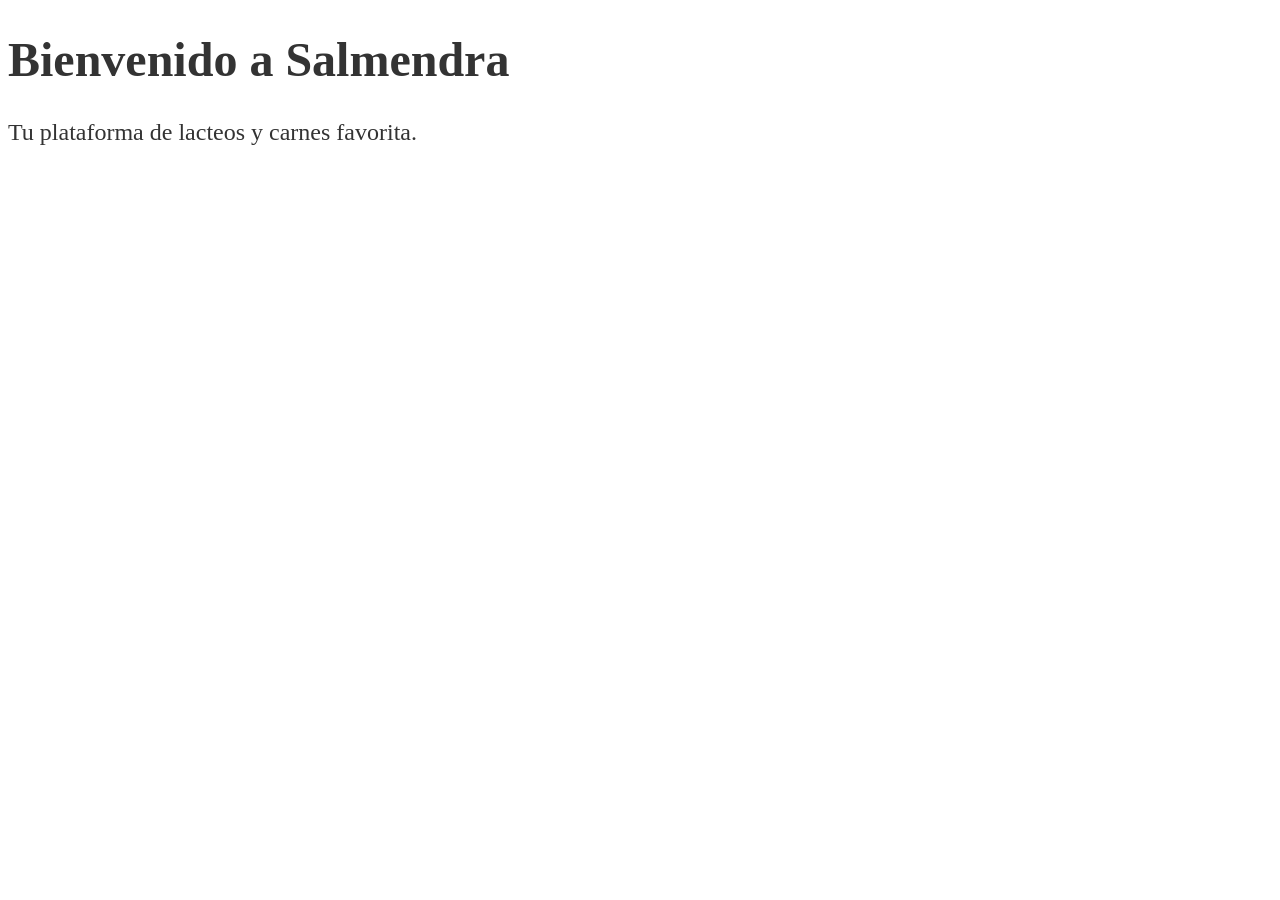
==== index.html @ 42456f33 "se hace la estructura para la app wed" ====
<!DOCTYPE html>
<html lang="es">
<head>
    <meta charset="UTF-8">
    <meta name="viewport" content="width=device-width, initial-scale=1.0">
    <title>Salmendra</title>
    <link rel="stylesheet" href="css/style.css">
</head>
<body>
    <main>
        <div class="bienvenida">
        <h1>Bienvenido a Salmendra</h1>
        <p>Tu plataforma de lacteos y carnes favorita.</p>
        </div>
    </main>

    <script src="js/main.js"></script>
</body>
</html>
---- css/style.css ----
.bienvenida{
    font-size: 24px;
    color: #333;
}
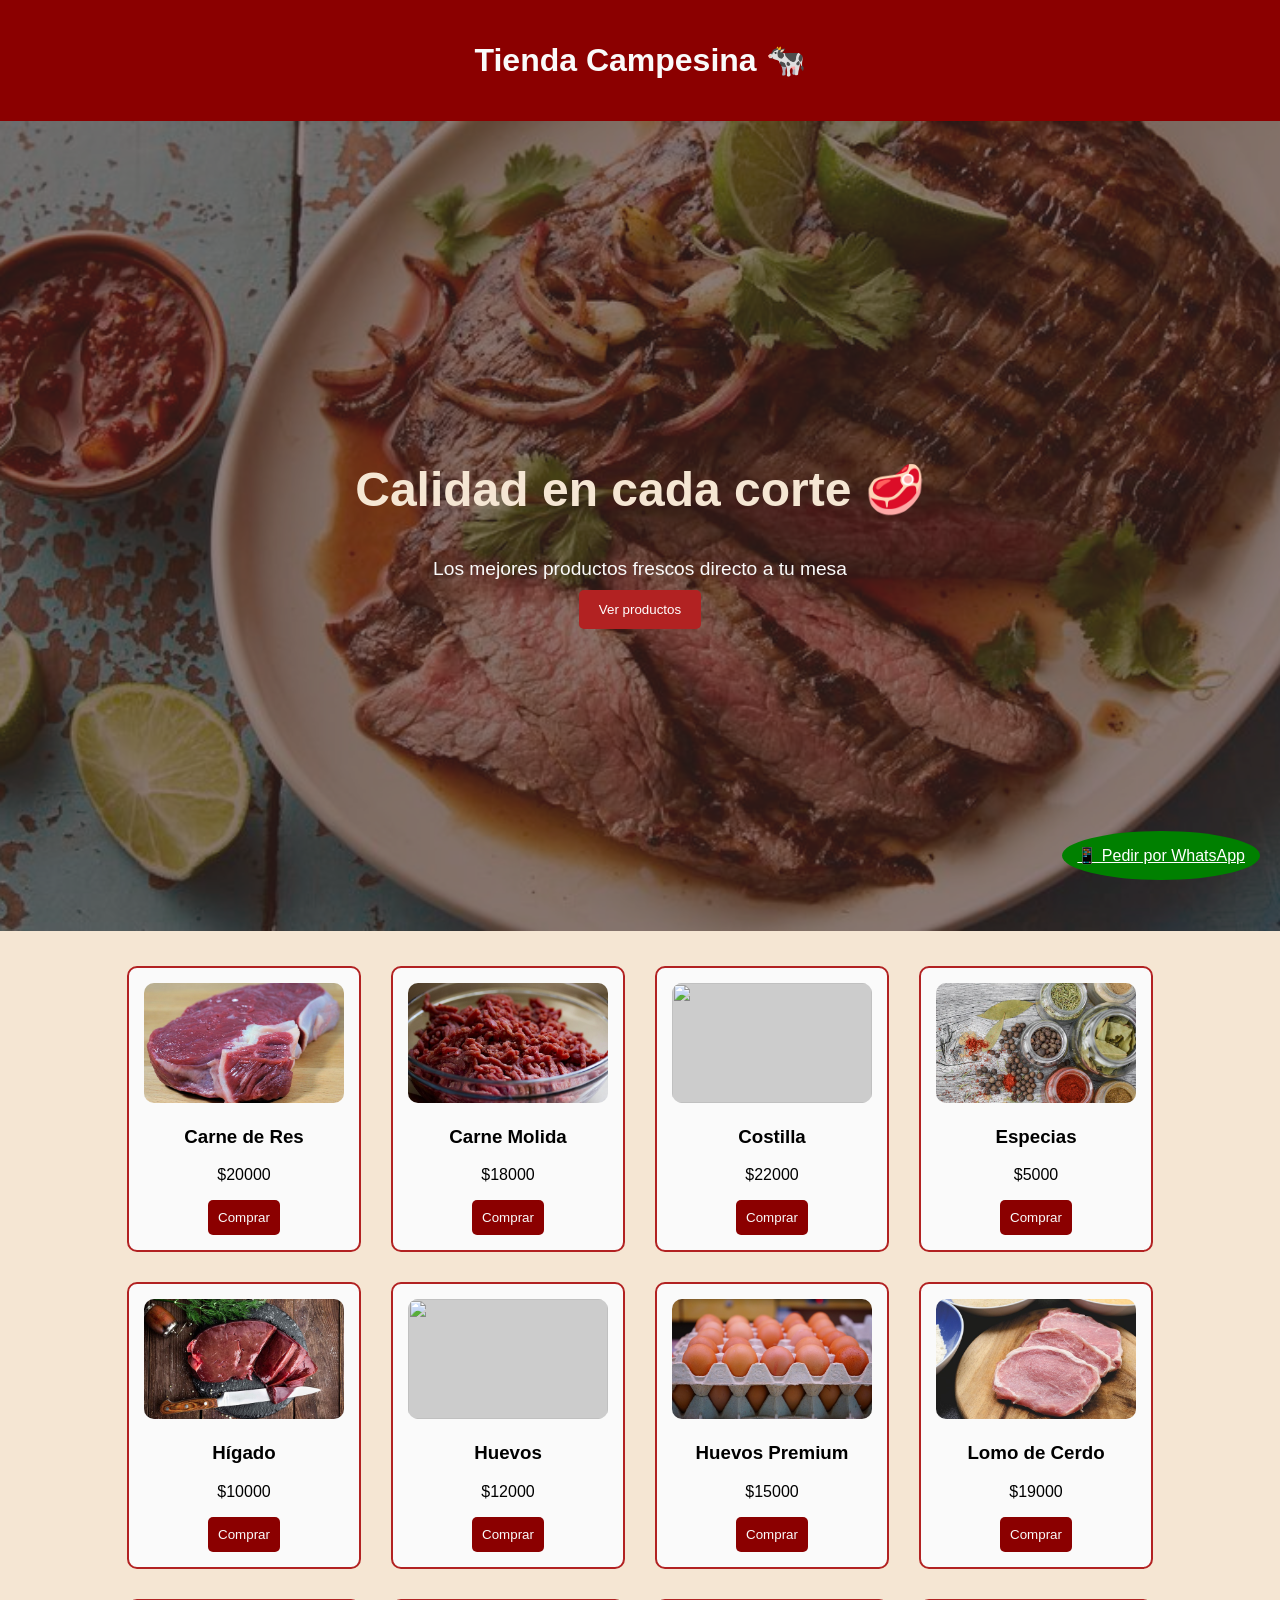
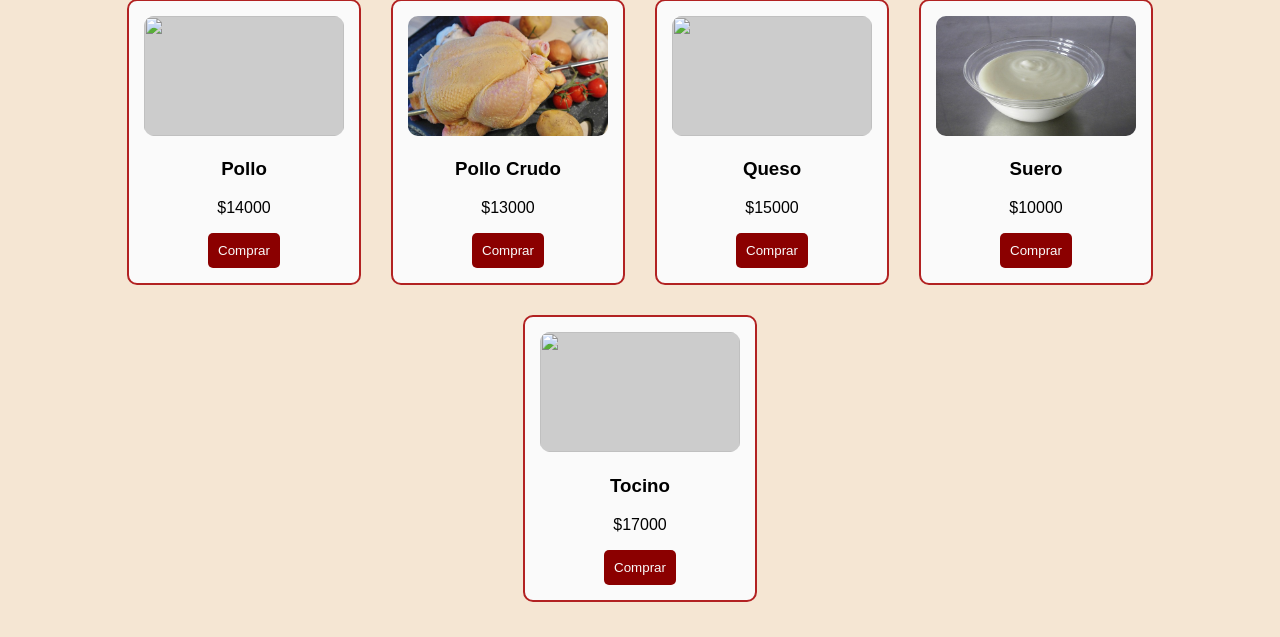
==== commit 3d06848f: "actualizacion y comienzo del proyecto" ====
--- a/index.html
+++ b/index.html
@@ -2,18 +2,31 @@
 <html lang="es">
 <head>
     <meta charset="UTF-8">
-    <meta name="viewport" content="width=device-width, initial-scale=1.0">
-    <title>Salmendra</title>
+    <title>Tienda de Productos</title>
+
     <link rel="stylesheet" href="css/style.css">
 </head>
 <body>
-    <main>
-        <div class="bienvenida">
-        <h1>Bienvenido a Salmendra</h1>
-        <p>Tu plataforma de lacteos y carnes favorita.</p>
-        </div>
-    </main>
+    <!-- Fondo animado -->
+    <canvas id="fondo"></canvas>
 
+    <!-- Header -->
+    <header>
+        <h1>Tienda Campesina 🐄</h1>
+    </header>
+<section class="hero">
+    <div class="hero-content">
+        <h1>Calidad en cada corte 🥩</h1>
+        <p>Los mejores productos frescos directo a tu mesa</p>
+        <button onclick="irAProductos()">Ver productos</button>
+    </div>
+</section>
+    <!-- Productos -->
+
+        <section class="productos" id="contenedorProductos"></section>
+
+
+    <a href="https://wa.me/573000000000" class="whatsapp">📱 Pedir por WhatsApp</a>
     <script src="js/main.js"></script>
 </body>
 </html>
--- a/css/style.css
+++ b/css/style.css
@@ -1,4 +1,171 @@
-.bienvenida{
-    font-size: 24px;
-    color: #333;
+body {
+    margin: 0;
+    font-family: Arial;
+    background-color: #F5E6D3;
+    overflow-x: hidden;
+}
+
+/* Canvas fondo */
+#fondo {
+    position: fixed;
+    top: 0;
+    left: 0;
+    z-index: -1;
+}
+
+/* Header */
+header {
+    background-color: #8B0000;
+    color: #FAFAFA;
+    text-align: center;
+    padding: 20px;
+}
+
+/* Productos */
+.productos {
+    display: flex;
+    justify-content: center;
+    flex-wrap: wrap;
+    padding: 20px;
+}
+
+/* Tarjetas */
+.card {
+    background: #FAFAFA;
+    border: 2px solid #B22222;
+    border-radius: 10px;
+    width: 200px;
+    margin: 15px;
+    padding: 15px;
+    text-align: center;
+    transition: transform 0.3s;
+}
+
+.card:hover {
+    transform: scale(1.05);
+}
+
+/* Imagen */
+.card img {
+    width: 100%;
+    height: 120px;
+    object-fit: cover;
+    background-color: #ccc; /* placeholder */
+}
+
+/* Botón */
+button {
+    background-color: #B22222;
+    color: white;
+    border: none;
+    padding: 10px;
+    cursor: pointer;
+}
+
+button:hover {
+    background-color: #8B0000;
+}
+.card img {
+    border-radius: 10px;
+    transition: 0.3s;
+}
+
+.card img:hover {
+    transform: scale(1.1);
+}
+.hero {
+  background: url('../img/banner.jpg') center/cover no-repeat;
+  height: 300px;
+  display: flex;
+  flex-direction: column;
+  justify-content: center;
+  align-items: center;
+  color: #FAFAFA;
+  text-align: center;
+}
+
+.hero h1 {
+  font-size: 2.5rem;
+  color: #8B0000;
+}
+#productos div {
+  background: #FAFAFA;
+  border-radius: 10px;
+  padding: 15px;
+  margin: 10px;
+  text-align: center;
+  transition: transform 0.3s;
+}
+
+#productos div:hover {
+  transform: scale(1.05);
+}
+button {
+  background: #8B0000;
+  color: #FAFAFA;
+  border: none;
+  padding: 10px;
+  cursor: pointer;
+  border-radius: 5px;
+}
+
+button:hover {
+  background: #B22222;
+}
+.whatsapp {
+  position: fixed;
+  bottom: 20px;
+  right: 20px;
+  background: green;
+  color: white;
+  padding: 15px;
+  border-radius: 50%;
+}
+.hero {
+    height: 90vh;
+    background: url('../img/banner.jpg') center/cover no-repeat;
+    display: flex;
+    align-items: center;
+    justify-content: center;
+    text-align: center;
+    color: #FAFAFA;
+    position: relative;
+}
+
+/* Oscurecer imagen para que el texto se vea */
+.hero::before {
+    content: "";
+    position: absolute;
+    width: 100%;
+    height: 100%;
+    background: rgba(62, 39, 35, 0.6);
+}
+
+/* Contenido encima */
+.hero-content {
+    position: relative;
+    z-index: 1;
+}
+
+.hero h1 {
+    font-size: 3rem;
+    color: #F5E6D3;
+}
+
+.hero p {
+    margin: 10px 0;
+    font-size: 1.2rem;
+}
+
+.hero button {
+    background-color: #B22222;
+    color: white;
+    border: none;
+    padding: 12px 20px;
+    cursor: pointer;
+    border-radius: 5px;
+}
+
+.hero button:hover {
+    background-color: #8B0000;
 }
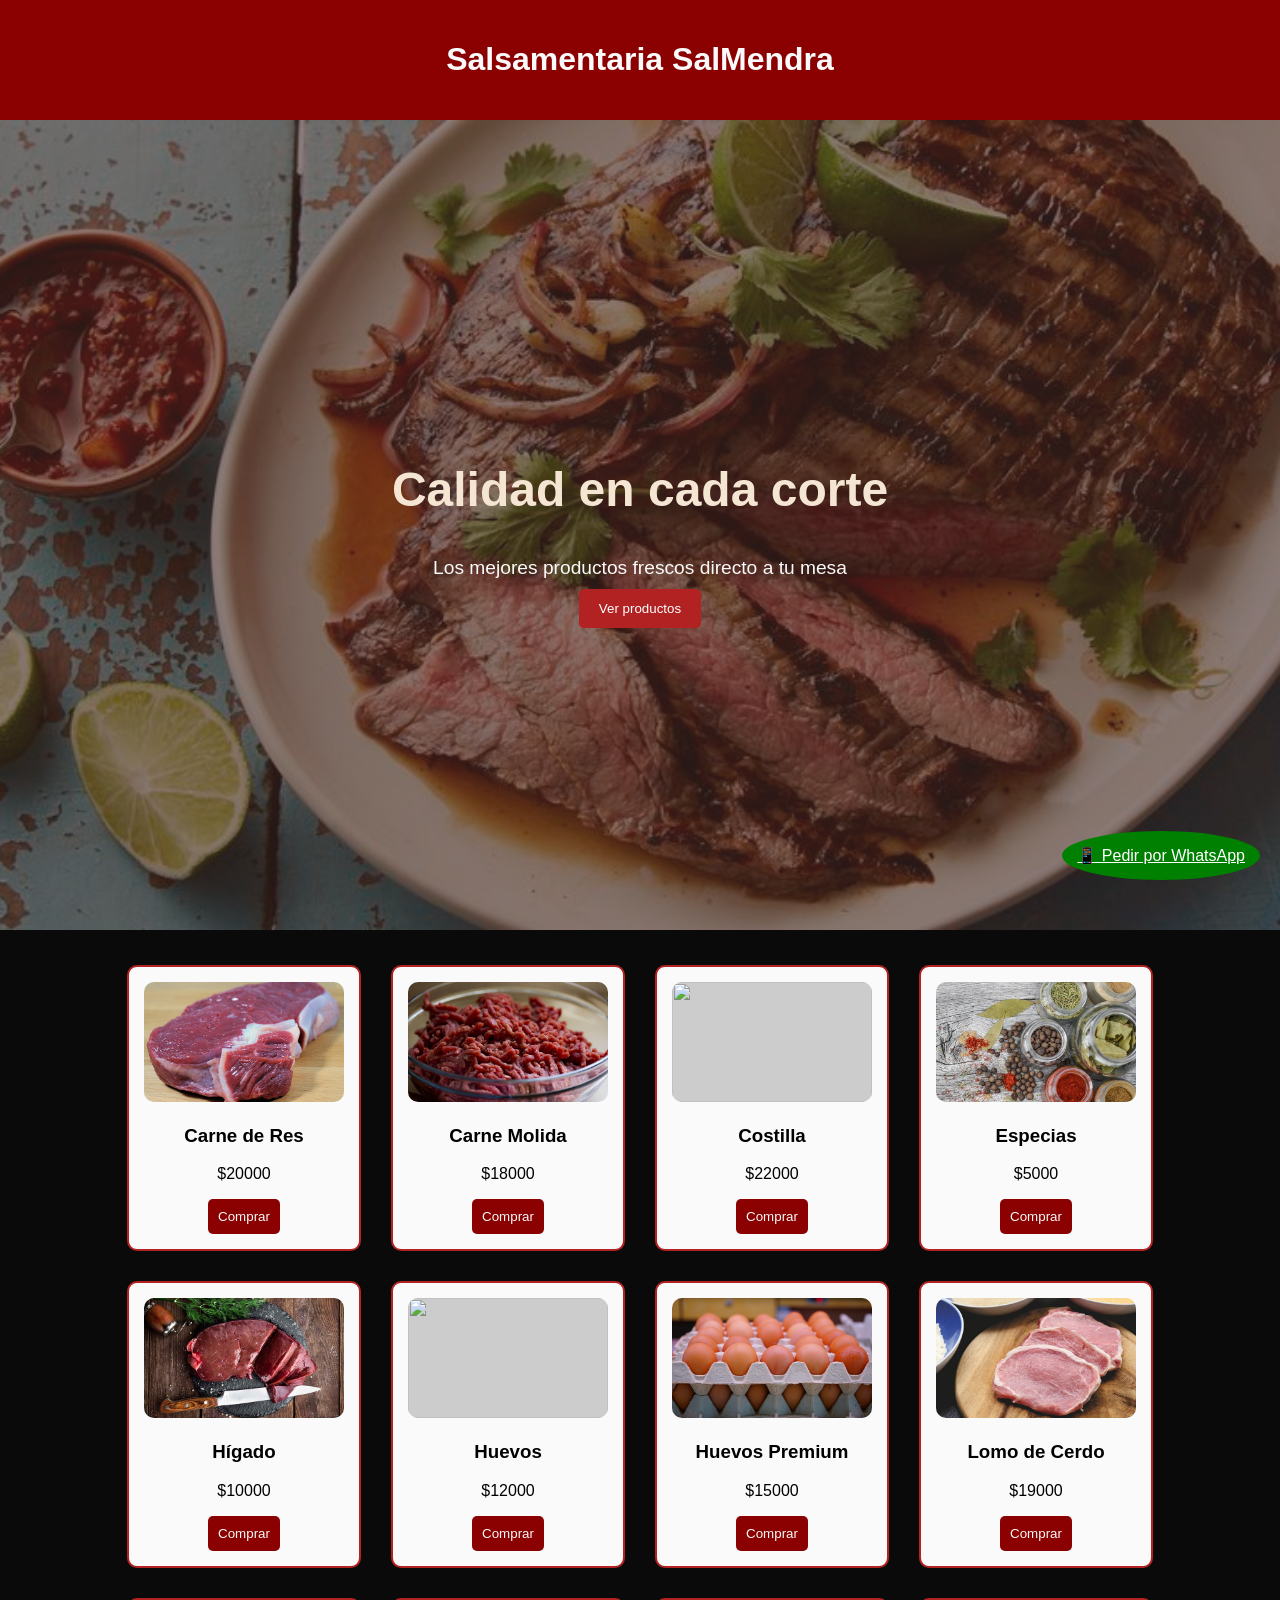
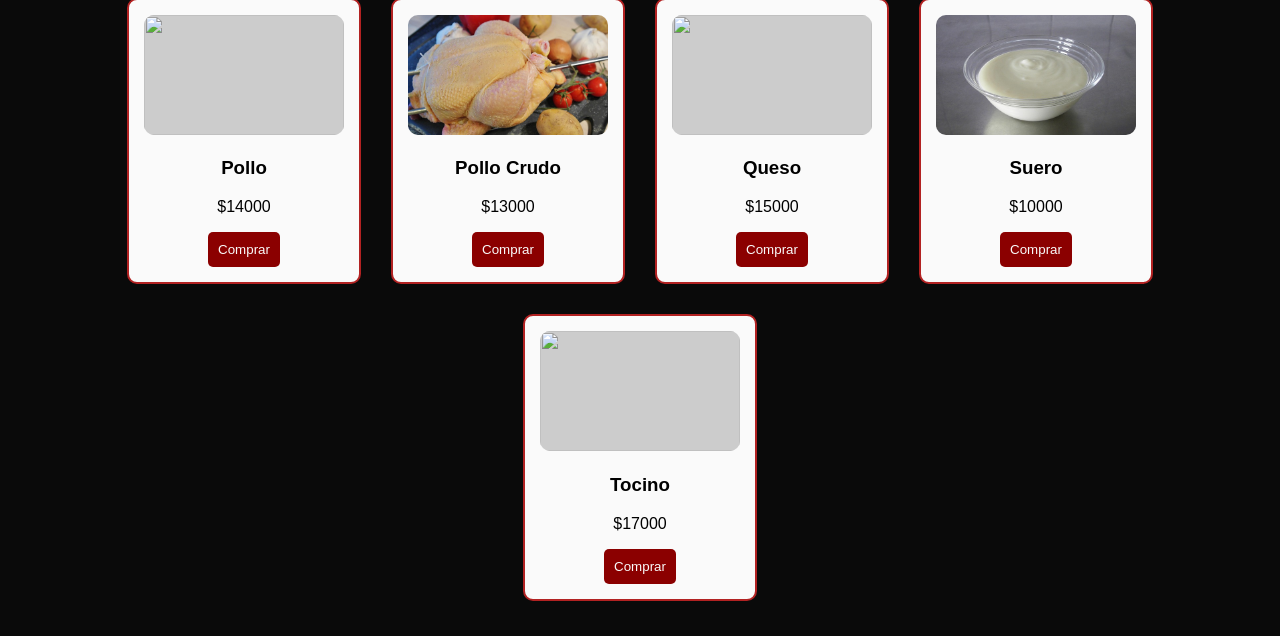
==== commit 4ac64f95: "actualizacion del colors" ====
--- a/index.html
+++ b/index.html
@@ -12,11 +12,11 @@
 
     <!-- Header -->
     <header>
-        <h1>Tienda Campesina 🐄</h1>
+        <h1>Salsamentaria SalMendra</h1>
     </header>
 <section class="hero">
     <div class="hero-content">
-        <h1>Calidad en cada corte 🥩</h1>
+        <h1>Calidad en cada corte</h1>
         <p>Los mejores productos frescos directo a tu mesa</p>
         <button onclick="irAProductos()">Ver productos</button>
     </div>
--- a/css/style.css
+++ b/css/style.css
@@ -1,7 +1,7 @@
 body {
     margin: 0;
     font-family: Arial;
-    background-color: #F5E6D3;
+    background-color: #0a0a0a;
     overflow-x: hidden;
 }
 
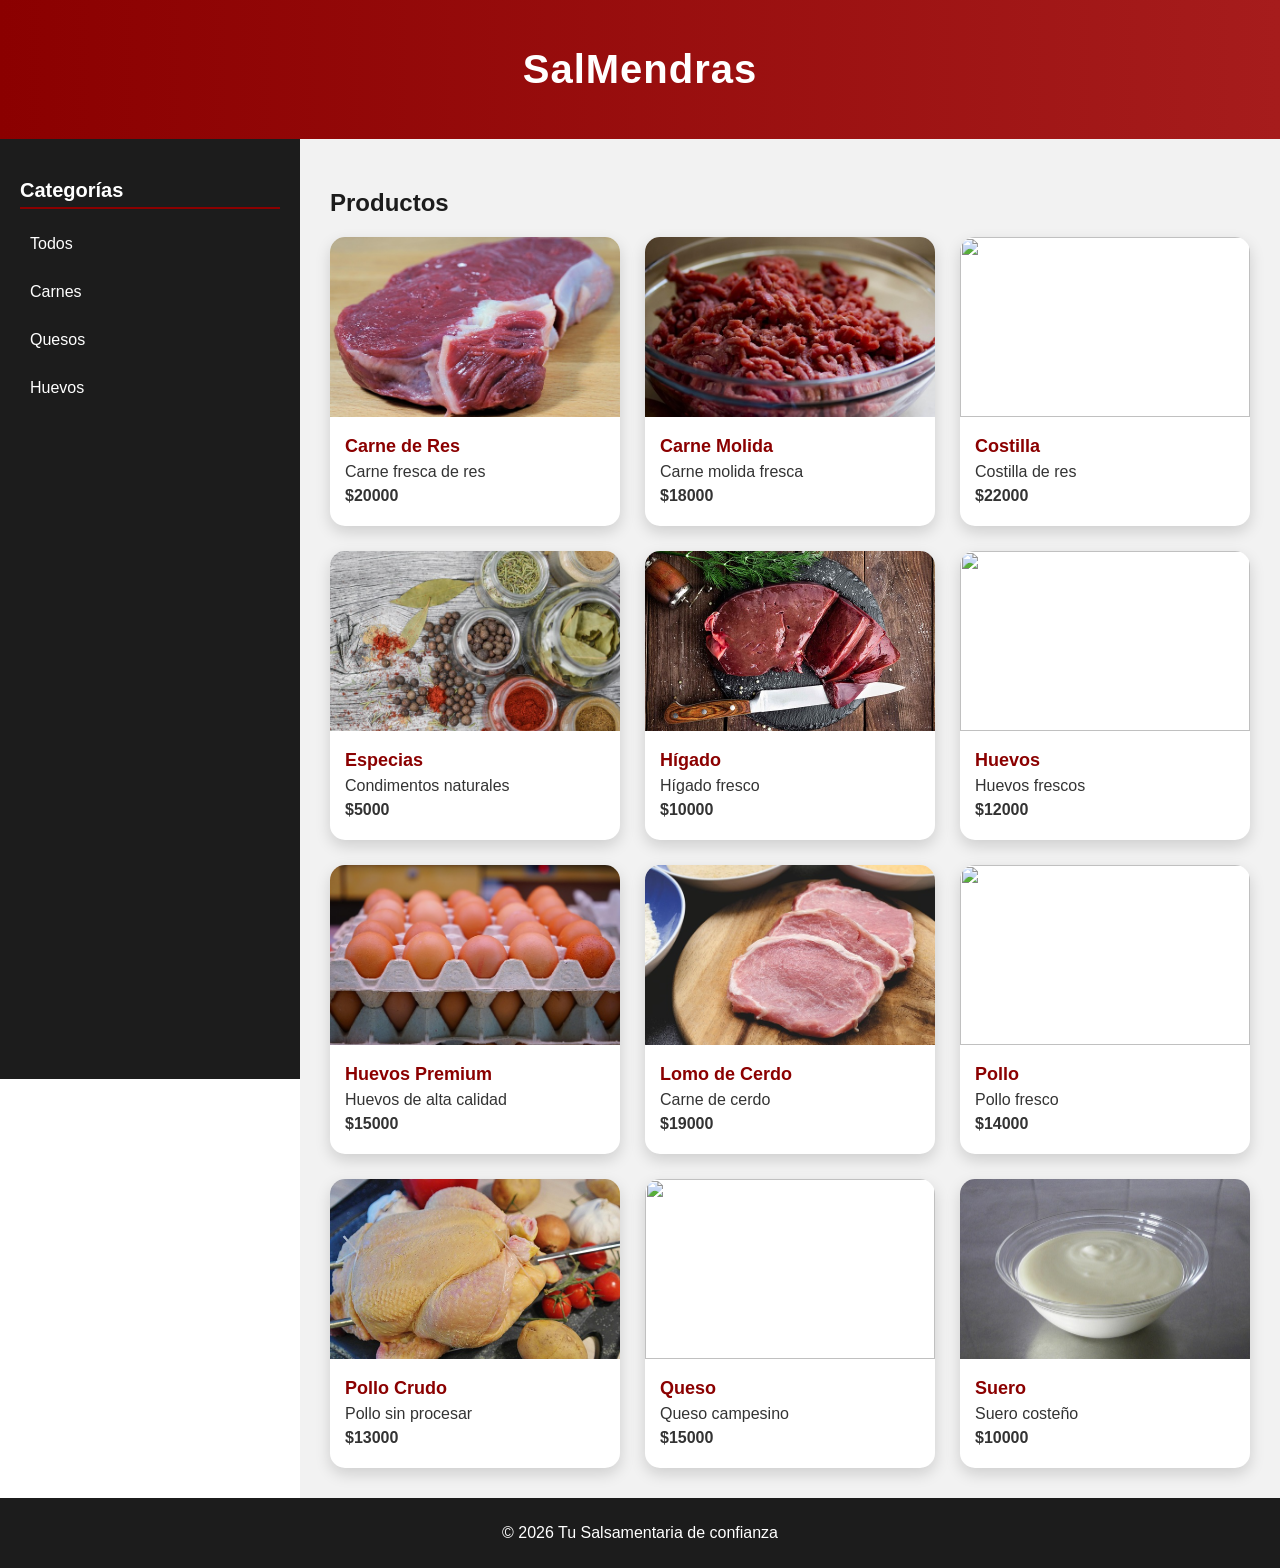
==== commit 5708003f: "implementacion de nuevo diseño" ====
--- a/index.html
+++ b/index.html
@@ -1,32 +1,37 @@
 <!DOCTYPE html>
 <html lang="es">
 <head>
-    <meta charset="UTF-8">
-    <title>Tienda de Productos</title>
+  <link rel="stylesheet" href="css/style.css">
 
-    <link rel="stylesheet" href="css/style.css">
+  <!-- 🔥 ESTO FALTABA -->
+  <link rel="stylesheet" href="components/Header/header.css">
+  <link rel="stylesheet" href="components/Footer/footer.css">
+  <link rel="stylesheet" href="components/Sidebar/sidebar.css">
 </head>
 <body>
-    <!-- Fondo animado -->
-    <canvas id="fondo"></canvas>
 
-    <!-- Header -->
-    <header>
-        <h1>Salsamentaria SalMendra</h1>
-    </header>
-<section class="hero">
-    <div class="hero-content">
-        <h1>Calidad en cada corte</h1>
-        <p>Los mejores productos frescos directo a tu mesa</p>
-        <button onclick="irAProductos()">Ver productos</button>
-    </div>
-</section>
-    <!-- Productos -->
+<div id="header"></div>
 
-        <section class="productos" id="contenedorProductos"></section>
+<div class="main-container">
+  <div id="sidebar"></div>
 
+  <div class="content">
+    <h2>Productos</h2>
 
-    <a href="https://wa.me/573000000000" class="whatsapp">📱 Pedir por WhatsApp</a>
-    <script src="js/main.js"></script>
+    <template id="productTemplate">
+      <div class="product">
+        <h3 class="name"></h3>
+        <p class="price"></p>
+        <p class="desc"></p>
+      </div>
+    </template>
+
+    <div id="products"></div>
+  </div>
+</div>
+
+<div id="footer"></div>
+
+<script src="js/main.js"></script>
 </body>
 </html>
--- a/css/style.css
+++ b/css/style.css
@@ -1,171 +1,49 @@
-body {
-    margin: 0;
-    font-family: Arial;
-    background-color: #0a0a0a;
-    overflow-x: hidden;
+:root {
+  --color-primary: #8B0000;
+  --color-primary-light: #A61C1C;
+  --color-dark: #1C1C1C;
+  --color-dark-light: #333333;
+  --color-white: #FFFFFF;
+  --color-light: #F2F2F2;
+  --color-light-alt: #E5E5E5;
 }
 
-/* Canvas fondo */
-#fondo {
-    position: fixed;
-    top: 0;
-    left: 0;
-    z-index: -1;
+body {
+  margin: 0;
+  font-family: Arial, sans-serif;
+  background-color: var(--color-white);
+  color: var(--color-dark);
 }
 
-/* Header */
-header {
-    background-color: #8B0000;
-    color: #FAFAFA;
-    text-align: center;
-    padding: 20px;
+.main-container {
+  display: flex;
 }
 
-/* Productos */
-.productos {
-    display: flex;
-    justify-content: center;
-    flex-wrap: wrap;
-    padding: 20px;
+.content {
+  flex: 1;
+  padding: 20px;
+  background-color: var(--color-light);
 }
 
-/* Tarjetas */
-.card {
-    background: #FAFAFA;
-    border: 2px solid #B22222;
-    border-radius: 10px;
-    width: 200px;
-    margin: 15px;
-    padding: 15px;
-    text-align: center;
-    transition: transform 0.3s;
+.product {
+  border: 1px solid var(--color-light-alt);
+  background: var(--color-white);
+  padding: 15px;
+  margin: 10px;
+  border-radius: 8px;
+}
+#products {
+  display: grid;
+  grid-template-columns: repeat(auto-fill, minmax(270px, 1fr));
+  gap: 25px;
 }
 
-.card:hover {
-    transform: scale(1.05);
+h2 {
+  margin-bottom: 20px;
 }
-
-/* Imagen */
-.card img {
-    width: 100%;
-    height: 120px;
-    object-fit: cover;
-    background-color: #ccc; /* placeholder */
+a {
+  transition: 0.2s;
 }
-
-/* Botón */
-button {
-    background-color: #B22222;
-    color: white;
-    border: none;
-    padding: 10px;
-    cursor: pointer;
-}
-
-button:hover {
-    background-color: #8B0000;
-}
-.card img {
-    border-radius: 10px;
-    transition: 0.3s;
-}
-
-.card img:hover {
-    transform: scale(1.1);
-}
-.hero {
-  background: url('../img/banner.jpg') center/cover no-repeat;
-  height: 300px;
-  display: flex;
-  flex-direction: column;
-  justify-content: center;
-  align-items: center;
-  color: #FAFAFA;
-  text-align: center;
-}
-
-.hero h1 {
-  font-size: 2.5rem;
-  color: #8B0000;
-}
-#productos div {
-  background: #FAFAFA;
-  border-radius: 10px;
-  padding: 15px;
-  margin: 10px;
-  text-align: center;
-  transition: transform 0.3s;
-}
-
-#productos div:hover {
-  transform: scale(1.05);
-}
-button {
-  background: #8B0000;
-  color: #FAFAFA;
-  border: none;
-  padding: 10px;
-  cursor: pointer;
-  border-radius: 5px;
-}
-
-button:hover {
-  background: #B22222;
-}
-.whatsapp {
-  position: fixed;
-  bottom: 20px;
-  right: 20px;
-  background: green;
-  color: white;
-  padding: 15px;
-  border-radius: 50%;
-}
-.hero {
-    height: 90vh;
-    background: url('../img/banner.jpg') center/cover no-repeat;
-    display: flex;
-    align-items: center;
-    justify-content: center;
-    text-align: center;
-    color: #FAFAFA;
-    position: relative;
-}
-
-/* Oscurecer imagen para que el texto se vea */
-.hero::before {
-    content: "";
-    position: absolute;
-    width: 100%;
-    height: 100%;
-    background: rgba(62, 39, 35, 0.6);
-}
-
-/* Contenido encima */
-.hero-content {
-    position: relative;
-    z-index: 1;
-}
-
-.hero h1 {
-    font-size: 3rem;
-    color: #F5E6D3;
-}
-
-.hero p {
-    margin: 10px 0;
-    font-size: 1.2rem;
-}
-
-.hero button {
-    background-color: #B22222;
-    color: white;
-    border: none;
-    padding: 12px 20px;
-    cursor: pointer;
-    border-radius: 5px;
-}
-
-.hero button:hover {
-    background-color: #8B0000;
+.content {
+  padding: 30px;
 }
--- a/components/Header/header.css
+++ b/components/Header/header.css
@@ -0,0 +1,18 @@
+:root {
+  --color-primary: #8B0000;
+  --color-primary-light: #A61C1C;
+  --color-dark: #1C1C1C;
+  --color-dark-light: #333333;
+  --color-white: #FFFFFF;
+  --color-light: #F2F2F2;
+  --color-light-alt: #E5E5E5;
+}
+
+.header {
+  background: linear-gradient(90deg, #8B0000, #A61C1C);
+  color: white;
+  padding: 20px;
+  text-align: center;
+  font-size: 20px;
+  letter-spacing: 1px;
+}
--- a/components/Footer/footer.css
+++ b/components/Footer/footer.css
@@ -0,0 +1,16 @@
+:root {
+  --color-primary: #8B0000;
+  --color-primary-light: #A61C1C;
+  --color-dark: #1C1C1C;
+  --color-dark-light: #333333;
+  --color-white: #FFFFFF;
+  --color-light: #F2F2F2;
+  --color-light-alt: #E5E5E5;
+}
+
+.footer {
+  background-color: var(--color-dark);
+  color: var(--color-white);
+  text-align: center;
+  padding: 10px;
+}
--- a/components/Sidebar/sidebar.css
+++ b/components/Sidebar/sidebar.css
@@ -0,0 +1,47 @@
+:root {
+  --color-primary: #8B0000;
+  --color-primary-light: #A61C1C;
+  --color-dark: #1C1C1C;
+  --color-dark-light: #333333;
+  --color-white: #FFFFFF;
+  --color-light: #F2F2F2;
+  --color-light-alt: #E5E5E5;
+}
+
+.sidebar {
+  width: 260px;
+  min-height: 100vh;
+  background: var(--color-dark);
+  color: var(--color-white);
+  padding: 20px;
+}
+
+.sidebar h3 {
+  margin-bottom: 15px;
+  font-size: 20px;
+  border-bottom: 2px solid var(--color-primary);
+  padding-bottom: 5px;
+}
+
+.sidebar ul {
+  list-style: none;
+  padding: 0;
+}
+
+.sidebar li {
+  margin-bottom: 10px;
+}
+
+.sidebar a {
+  display: block;
+  padding: 10px;
+  border-radius: 8px;
+  text-decoration: none;
+  color: var(--color-white);
+  transition: 0.3s;
+}
+
+.sidebar a:hover {
+  background: var(--color-primary);
+  padding-left: 15px;
+}
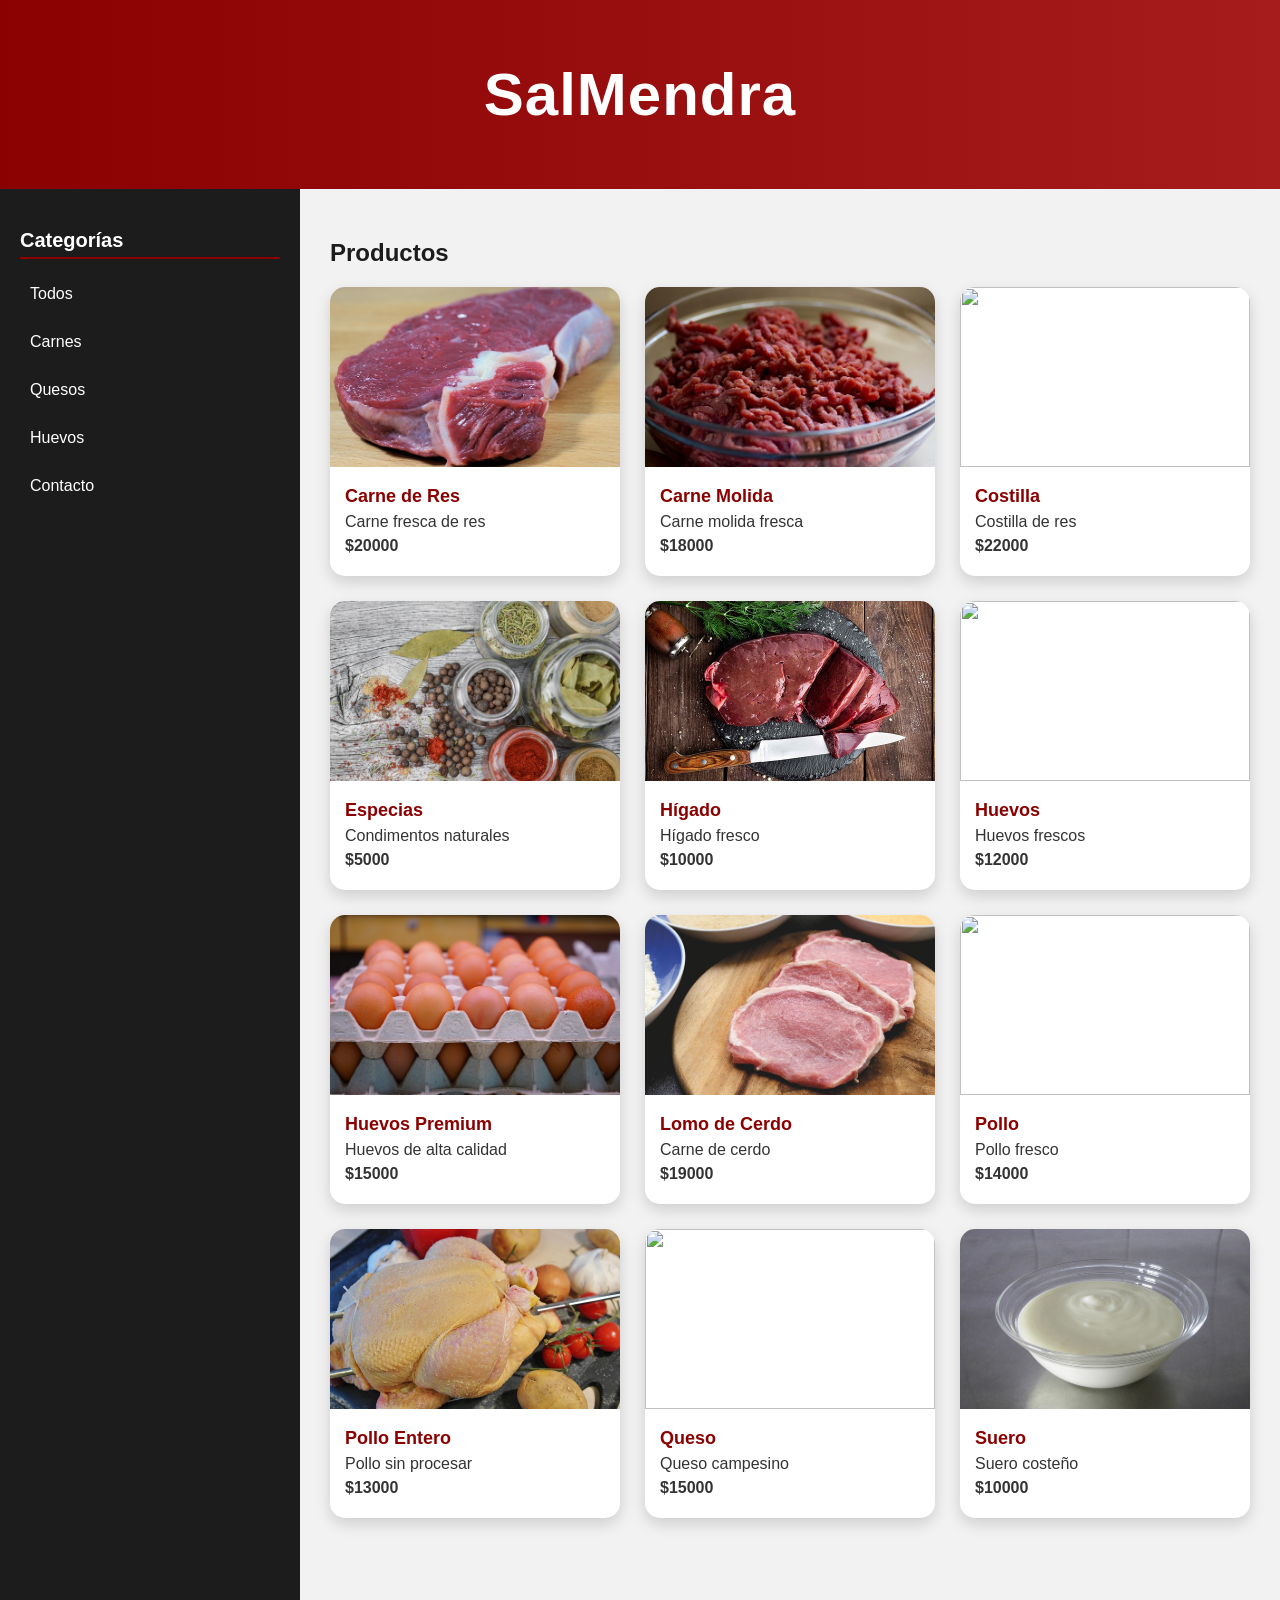
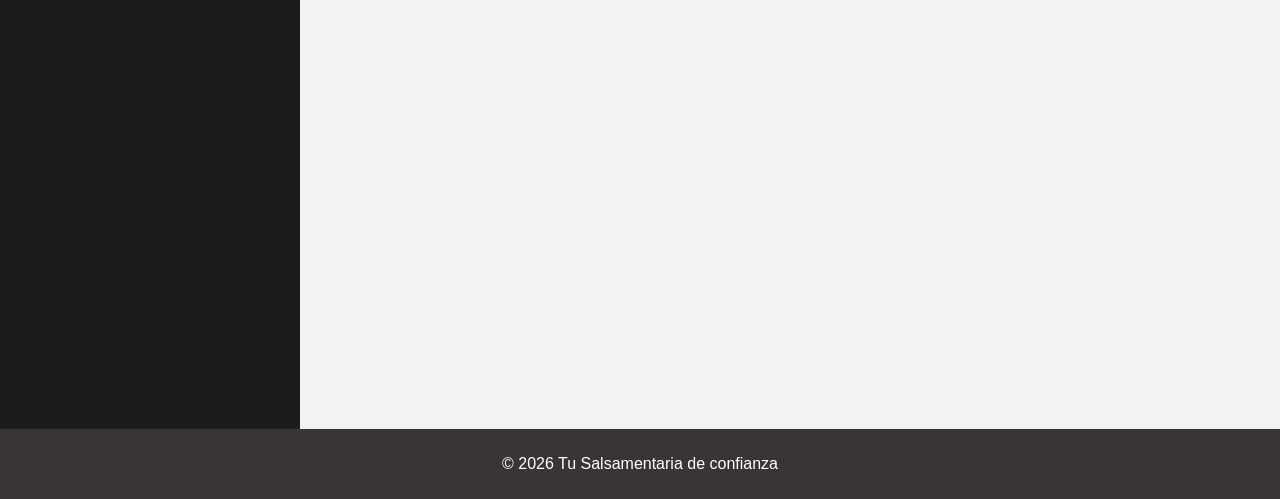
==== commit a5954208: "se corriguen errores finales y se crea documentacion" ====
--- a/index.html
+++ b/index.html
@@ -1,12 +1,16 @@
 <!DOCTYPE html>
 <html lang="es">
 <head>
-  <link rel="stylesheet" href="css/style.css">
+ <meta charset="UTF-8">
+    <meta name="viewport" content="width=device-width, initial-scale=1.0">
+    <title>SalMendra</title>
+    
+  <link rel="stylesheet" href="./css/style.css">
 
-  <!-- 🔥 ESTO FALTABA -->
-  <link rel="stylesheet" href="components/Header/header.css">
-  <link rel="stylesheet" href="components/Footer/footer.css">
-  <link rel="stylesheet" href="components/Sidebar/sidebar.css">
+  <!--  ESTO FALTABA -->
+  <link rel="stylesheet" href="./components/Header/header.css">
+  <link rel="stylesheet" href="./components/Footer/footer.css">
+  <link rel="stylesheet" href="./components/Sidebar/sidebar.css">
 </head>
 <body>
 
--- a/css/style.css
+++ b/css/style.css
@@ -3,9 +3,9 @@
   --color-primary-light: #A61C1C;
   --color-dark: #1C1C1C;
   --color-dark-light: #333333;
-  --color-white: #FFFFFF;
-  --color-light: #F2F2F2;
-  --color-light-alt: #E5E5E5;
+  --color-white: #f8f5f5;
+  --color-light: #ddd6d6;
+  --color-light-alt: #f3ebeb;
 }
 
 body {
@@ -46,4 +46,6 @@
 }
 .content {
   padding: 30px;
-}+}
+
+
--- a/components/Header/header.css
+++ b/components/Header/header.css
@@ -1,4 +1,4 @@
-:root {
+:header {
   --color-primary: #8B0000;
   --color-primary-light: #A61C1C;
   --color-dark: #1C1C1C;
@@ -9,10 +9,10 @@
 }
 
 .header {
-  background: linear-gradient(90deg, #8B0000, #A61C1C);
-  color: white;
+  background: linear-gradient(90deg,var( --color-primary),var(--color-primary-light));
+  color: var(--color-white);
   padding: 20px;
   text-align: center;
-  font-size: 20px;
+  font-size: 30px;
   letter-spacing: 1px;
 }
--- a/components/Footer/footer.css
+++ b/components/Footer/footer.css
@@ -1,15 +1,15 @@
 :root {
   --color-primary: #8B0000;
   --color-primary-light: #A61C1C;
-  --color-dark: #1C1C1C;
-  --color-dark-light: #333333;
+  --color-darkf: #3a3434;
+  --color-darkf-light: #5a4848;
   --color-white: #FFFFFF;
   --color-light: #F2F2F2;
   --color-light-alt: #E5E5E5;
 }
 
 .footer {
-  background-color: var(--color-dark);
+  background-color: var(--color-darkf);
   color: var(--color-white);
   text-align: center;
   padding: 10px;
--- a/components/Sidebar/sidebar.css
+++ b/components/Sidebar/sidebar.css
@@ -1,7 +1,7 @@
-:root {
+:sidebar {
   --color-primary: #8B0000;
   --color-primary-light: #A61C1C;
-  --color-dark: #1C1C1C;
+  --color-dark: #422020;
   --color-dark-light: #333333;
   --color-white: #FFFFFF;
   --color-light: #F2F2F2;
@@ -10,7 +10,7 @@
 
 .sidebar {
   width: 260px;
-  min-height: 100vh;
+  min-height: 200vh;
   background: var(--color-dark);
   color: var(--color-white);
   padding: 20px;
